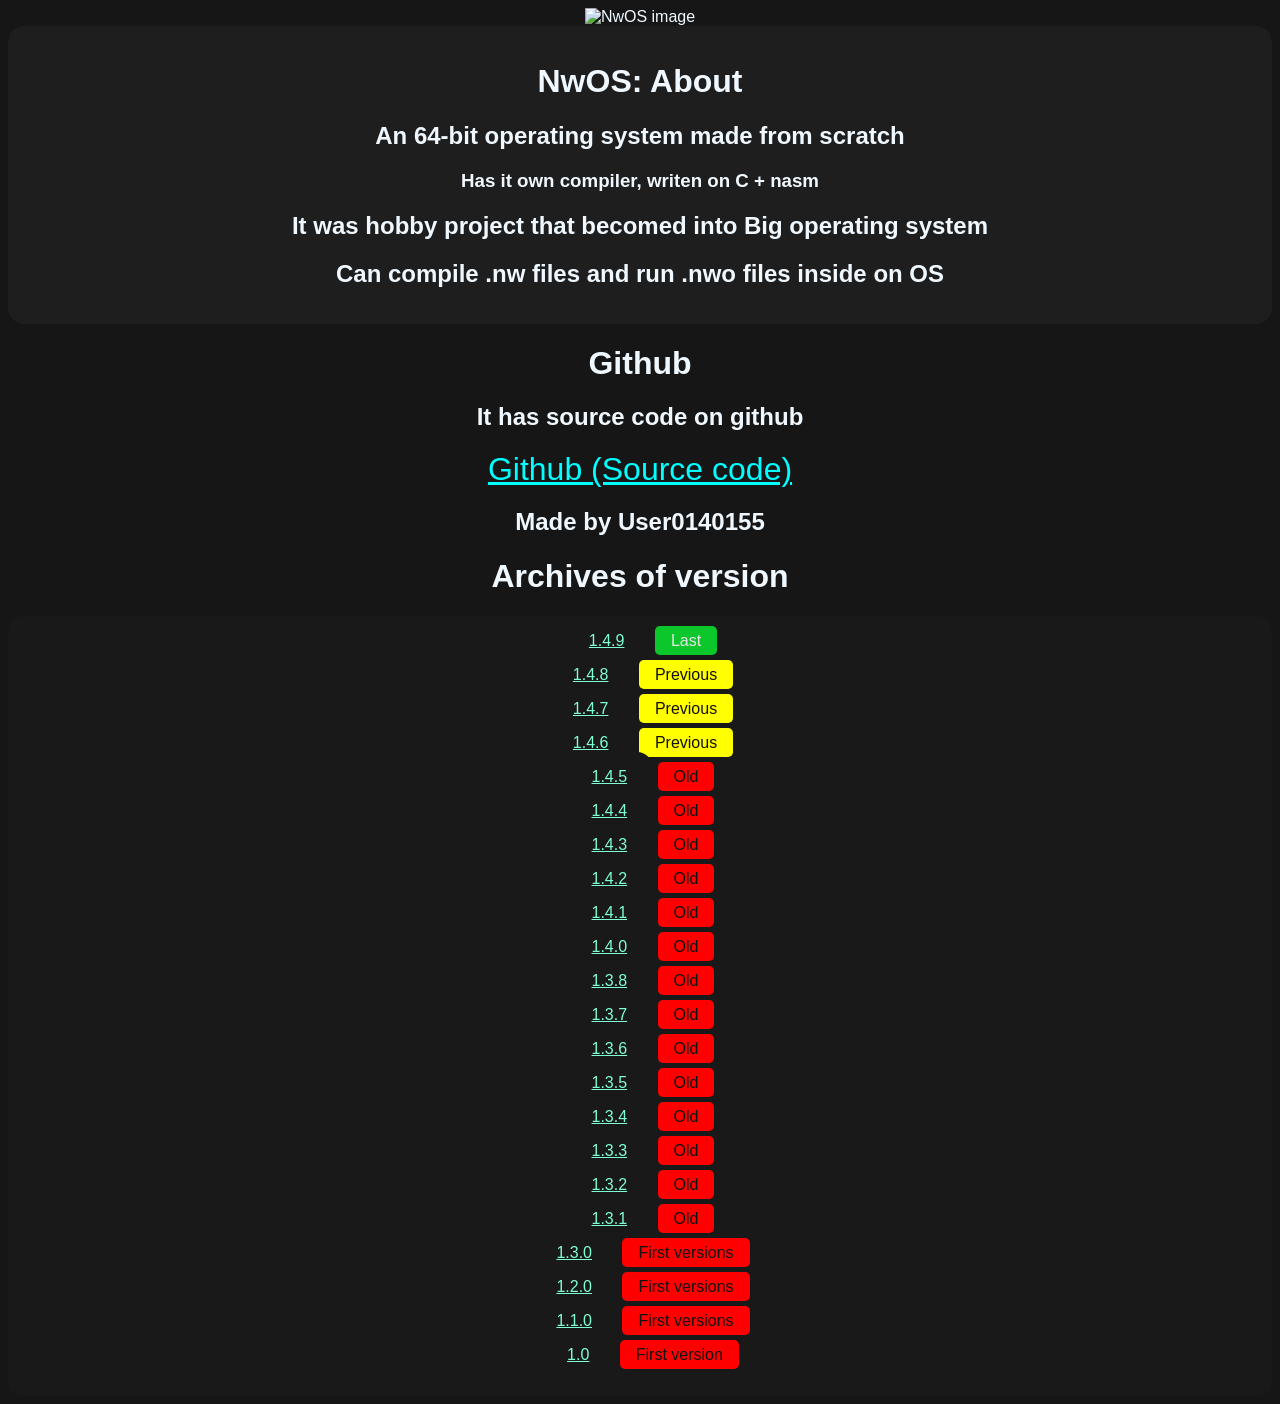
==== docs/index.html @ 54647bbd "Added site, made package manager (not work right now), added command history" ====
<!DOCTYPE html>
<html lang="en">
<head>
    <meta charset="UTF-8">
    <meta name="viewport" content="width=device-width, initial-scale=1.0">
    <title>NwOS</title>
    <link rel="stylesheet" href="style.css">
</head>
<body>
    <div class="image1">
        <img src="LogoNwOS.png" height="256" alt="NwOS image">
    </div>
    <div class="Mainsr">
        <h1>NwOS: About</h1>
        <div class="Aboutsr">
            <h2>An 64-bit operating system made from scratch</h2>
            <h3>Has it own compiler, writen on C + nasm</h3>
        </div>
        <div class="Aboutsr2">
            <h2>It was hobby project that becomed into Big operating system</h2>
            <h2>Can compile .nw files and run .nwo files inside on OS</h2>
        </div>
    </div>
    <div class="Githubabout">
        <h1>Github</h1>
        <h2>It has source code on github</h2>
        <a href="https://github.com/User0140155/NwOS/" class="githublink">Github (Source code)</a>
        <h2 class=".githubmade">Made by User0140155</h2>
    </div>
    <div class="Archivesv">
        <h1>Archives of version</h1>
        <div class="versionss">
            <a href="https://github.com/User0140155/NwOS/releases/tag/v1.4.9/" class="versionss">1.4.9</a> <a class="lastv">Last</a> <p></p>
            <a href="https://github.com/User0140155/NwOS/releases/tag/v1.4.8/" class="versionss">1.4.8</a> <a class="prev">Previous</a> <p></p>
            <a href="https://github.com/User0140155/NwOS/releases/tag/v1.4.7/" class="versionss">1.4.7</a> <a class="prev">Previous</a> <p></p>
            <a href="https://github.com/User0140155/NwOS/releases/tag/v1.4.6/" class="versionss">1.4.6</a> <a class="prev">Previous</a> <p></p>
            <a href="https://github.com/User014015/NwOS/releases/tag/v1.4.5/" class="versionss">1.4.5</a> <a class="old">Old</a> <p></p>
            <a href="https://github.com/User014015/NwOS/releases/tag/v1.4.4/" class="versionss">1.4.4</a> <a class="old">Old</a> <p></p>
            <a href="https://github.com/User014015/NwOS/releases/tag/v1.4.3/" class="versionss">1.4.3</a> <a class="old">Old</a> <p></p>
            <a href="https://github.com/User014015/NwOS/releases/tag/v1.4.2/" class="versionss">1.4.2</a> <a class="old">Old</a> <p></p>
            <a href="https://github.com/User014015/NwOS/releases/tag/v1.4.1/" class="versionss">1.4.1</a> <a class="old">Old</a> <p></p>
            <a href="https://github.com/User014015/NwOS/releases/tag/v1.4.0/" class="versionss">1.4.0</a> <a class="old">Old</a> <p></p>
            <a href="https://github.com/User014015/NwOS/releases/tag/v1.3.8/" class="versionss">1.3.8</a> <a class="old">Old</a> <p></p>
            <a href="https://github.com/User014015/NwOS/releases/tag/v1.3.7/" class="versionss">1.3.7</a> <a class="old">Old</a> <p></p>
            <a href="https://github.com/User014015/NwOS/releases/tag/v1.3.6/" class="versionss">1.3.6</a> <a class="old">Old</a> <p></p>
            <a href="https://github.com/User014015/NwOS/releases/tag/v1.3.5/" class="versionss">1.3.5</a> <a class="old">Old</a> <p></p>
            <a href="https://github.com/User014015/NwOS/releases/tag/v1.3.4/" class="versionss">1.3.4</a> <a class="old">Old</a> <p></p>
            <a href="https://github.com/User014015/NwOS/releases/tag/v1.3.3/" class="versionss">1.3.3</a> <a class="old">Old</a> <p></p>
            <a href="https://github.com/User014015/NwOS/releases/tag/v1.3.2/" class="versionss">1.3.2</a> <a class="old">Old</a> <p></p>
            <a href="https://github.com/User014015/NwOS/releases/tag/v1.3.1/" class="versionss">1.3.1</a> <a class="old">Old</a> <p></p>
            <a href="https://github.com/User014015/NwOS/releases/tag/v1.3/" class="versionss">1.3.0</a> <a class="old">First versions</a> <p></p>
            <a href="https://github.com/User014015/NwOS/releases/tag/v1.2/" class="versionss">1.2.0</a> <a class="old">First versions</a> <p></p>
            <a href="https://github.com/User014015/NwOS/releases/tag/v1.1/" class="versionss">1.1.0</a> <a class="old">First versions</a> <p></p>
            <a href="https://github.com/User014015/NwOS/releases/tag/1.0/" class="versionss">1.0</a> <a class="old">First version</a> <p></p>
        </div>
    </div>
</body>
</html>
---- docs/style.css ----
body {
    color:aliceblue;
    font-family: 'Franklin Gothic Medium', 'Arial Narrow', Arial, sans-serif;
    font-size: medium;
    text-align: center;
    background-color: rgb(22, 22, 22);
}

.lastv {
    color:rgb(230, 230, 230);
    background-color: rgb(12, 199, 43);
    padding: 6px 16px;
    border-radius: 5px;
}

.Mainsr {
    color: aliceblue;
    background-color: rgb(30, 30, 30);
    padding: 16px 26px;
    border-radius: 16px;
}

.versionss {
    color:aquamarine;
    background-color: rgb(25, 25, 25);
    padding: 16px 26px;
    border-radius: 16px;
}

.githublink {
    color: aqua;
    font-size: 32px;
}

.prev {
    color:rgb(17, 17, 17);
    background-color:yellow;
    padding: 6px 16px;
    border-radius: 5px;
}

.old {
    color:rgb(17, 17, 17);
    background-color:rgb(255, 0, 0);
    padding: 6px 16px;
    border-radius: 5px;
}
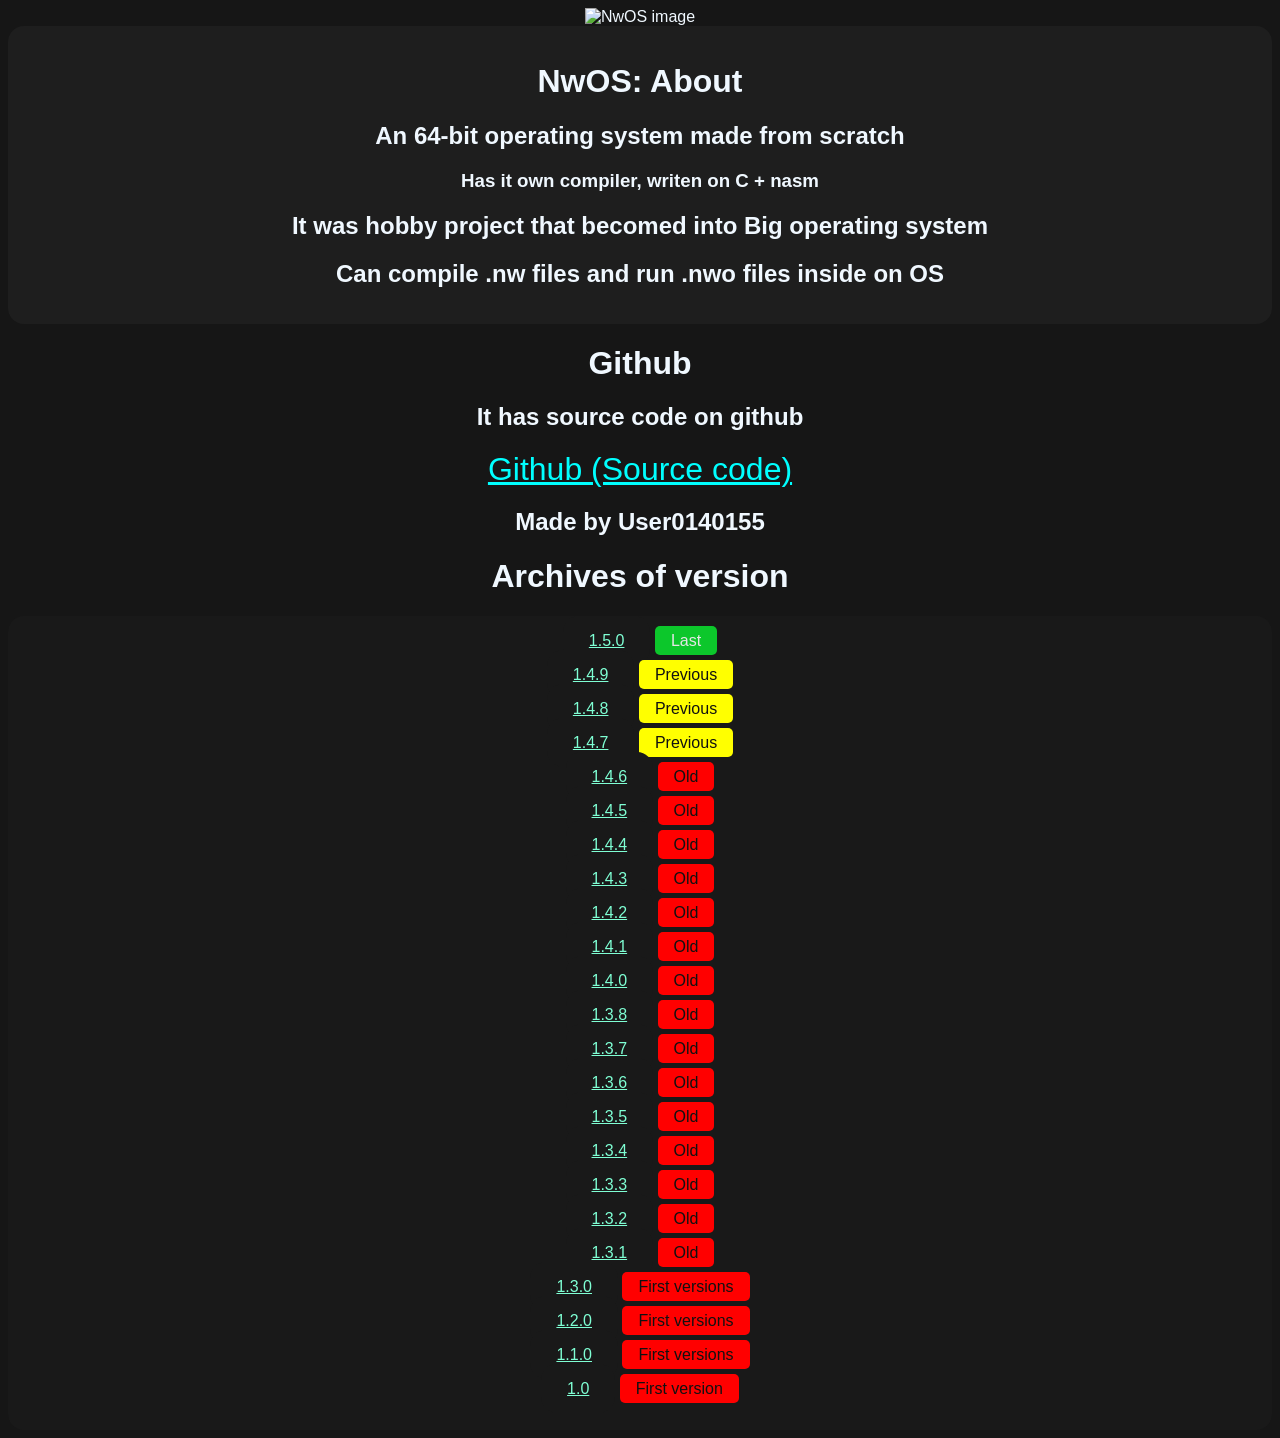
==== commit 7c58d00e: "Updated version to 1.5.0" ====
--- a/docs/index.html
+++ b/docs/index.html
@@ -30,10 +30,11 @@
     <div class="Archivesv">
         <h1>Archives of version</h1>
         <div class="versionss">
-            <a href="https://github.com/User0140155/NwOS/releases/tag/v1.4.9/" class="versionss">1.4.9</a> <a class="lastv">Last</a> <p></p>
+            <a href="https://github.com/User0140155/NwOS/releases/tag/v1.5.0/" class="versionss">1.5.0</a> <a class="lastv">Last</a> <p></p>
+            <a href="https://github.com/User0140155/NwOS/releases/tag/v1.4.9/" class="versionss">1.4.9</a> <a class="prev">Previous</a> <p></p>
             <a href="https://github.com/User0140155/NwOS/releases/tag/v1.4.8/" class="versionss">1.4.8</a> <a class="prev">Previous</a> <p></p>
             <a href="https://github.com/User0140155/NwOS/releases/tag/v1.4.7/" class="versionss">1.4.7</a> <a class="prev">Previous</a> <p></p>
-            <a href="https://github.com/User0140155/NwOS/releases/tag/v1.4.6/" class="versionss">1.4.6</a> <a class="prev">Previous</a> <p></p>
+            <a href="https://github.com/User0140155/NwOS/releases/tag/v1.4.6/" class="versionss">1.4.6</a> <a class="old">Old</a> <p></p>
             <a href="https://github.com/User014015/NwOS/releases/tag/v1.4.5/" class="versionss">1.4.5</a> <a class="old">Old</a> <p></p>
             <a href="https://github.com/User014015/NwOS/releases/tag/v1.4.4/" class="versionss">1.4.4</a> <a class="old">Old</a> <p></p>
             <a href="https://github.com/User014015/NwOS/releases/tag/v1.4.3/" class="versionss">1.4.3</a> <a class="old">Old</a> <p></p>
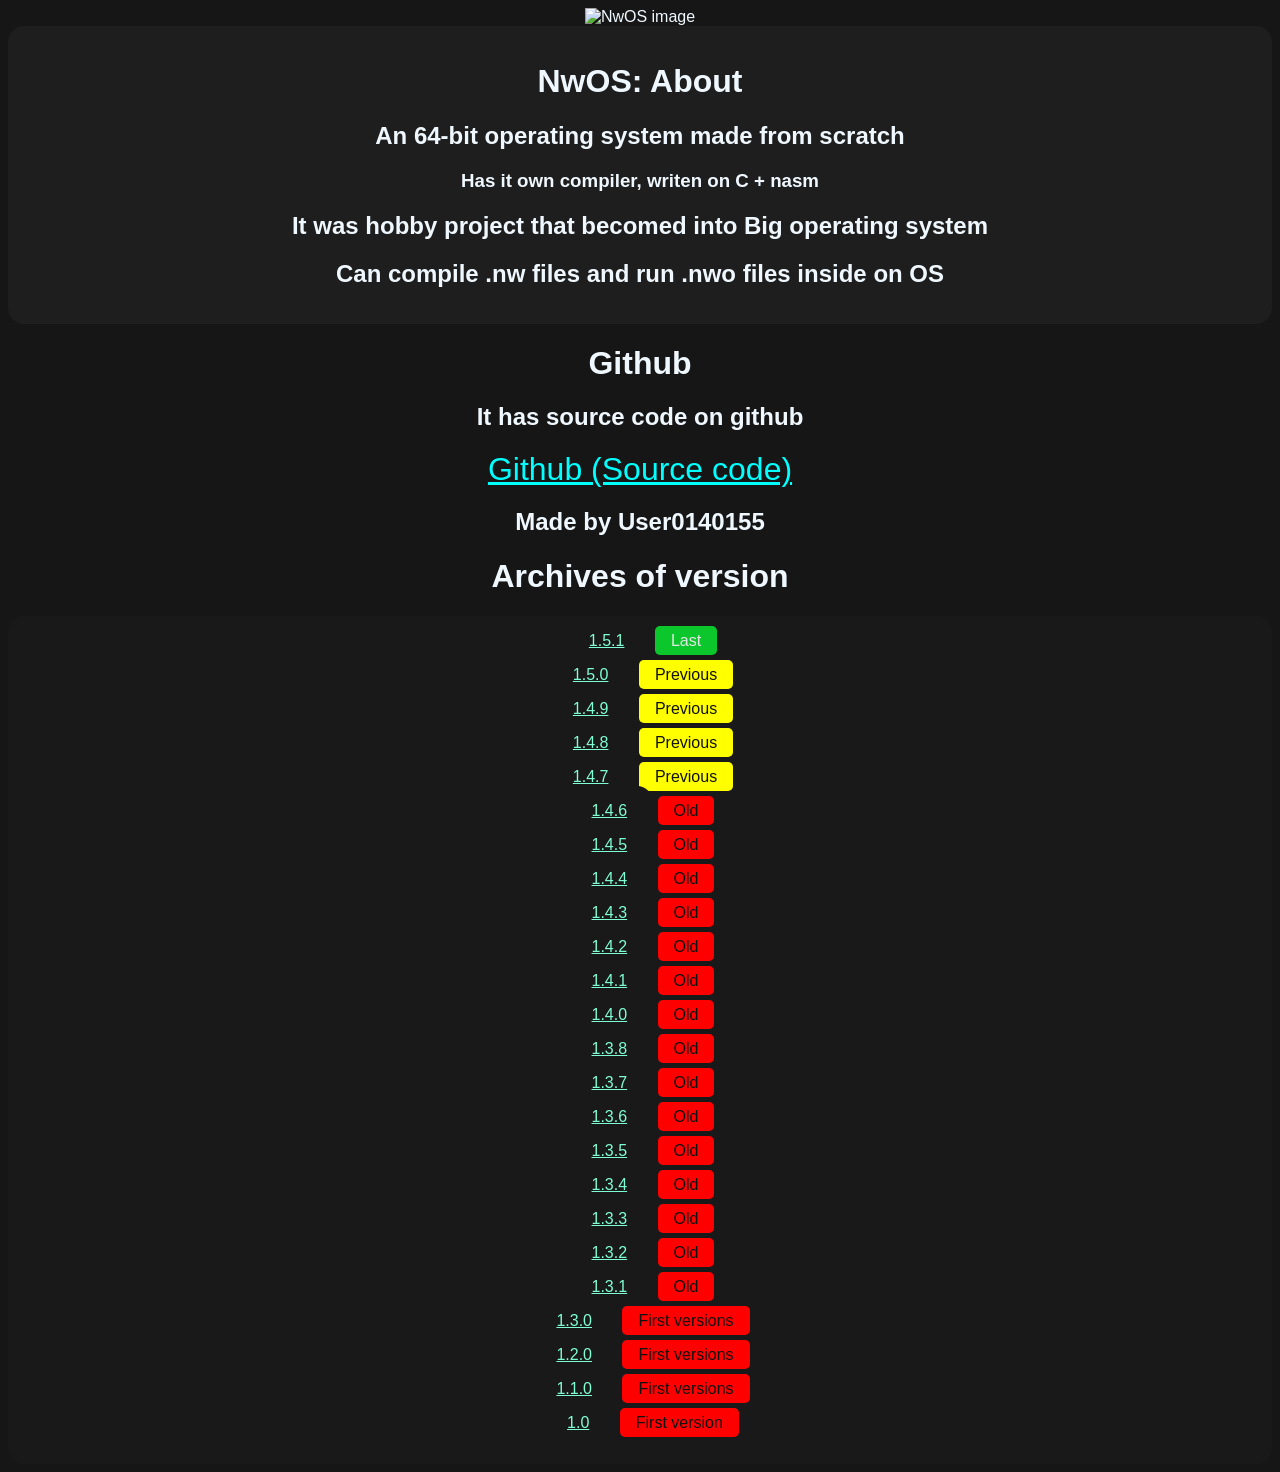
==== commit bd95f4d8: "Updated site" ====
--- a/docs/index.html
+++ b/docs/index.html
@@ -30,7 +30,8 @@
     <div class="Archivesv">
         <h1>Archives of version</h1>
         <div class="versionss">
-            <a href="https://github.com/User0140155/NwOS/releases/tag/v1.5.0/" class="versionss">1.5.0</a> <a class="lastv">Last</a> <p></p>
+            <a href="https://github.com/User0140155/NwOS/releases/tag/v1.5.1/" class="versionss">1.5.1</a> <a class="lastv">Last</a> <p></p>
+            <a href="https://github.com/User0140155/NwOS/releases/tag/v1.5.0/" class="versionss">1.5.0</a> <a class="prev">Previous</a> <p></p>
             <a href="https://github.com/User0140155/NwOS/releases/tag/v1.4.9/" class="versionss">1.4.9</a> <a class="prev">Previous</a> <p></p>
             <a href="https://github.com/User0140155/NwOS/releases/tag/v1.4.8/" class="versionss">1.4.8</a> <a class="prev">Previous</a> <p></p>
             <a href="https://github.com/User0140155/NwOS/releases/tag/v1.4.7/" class="versionss">1.4.7</a> <a class="prev">Previous</a> <p></p>
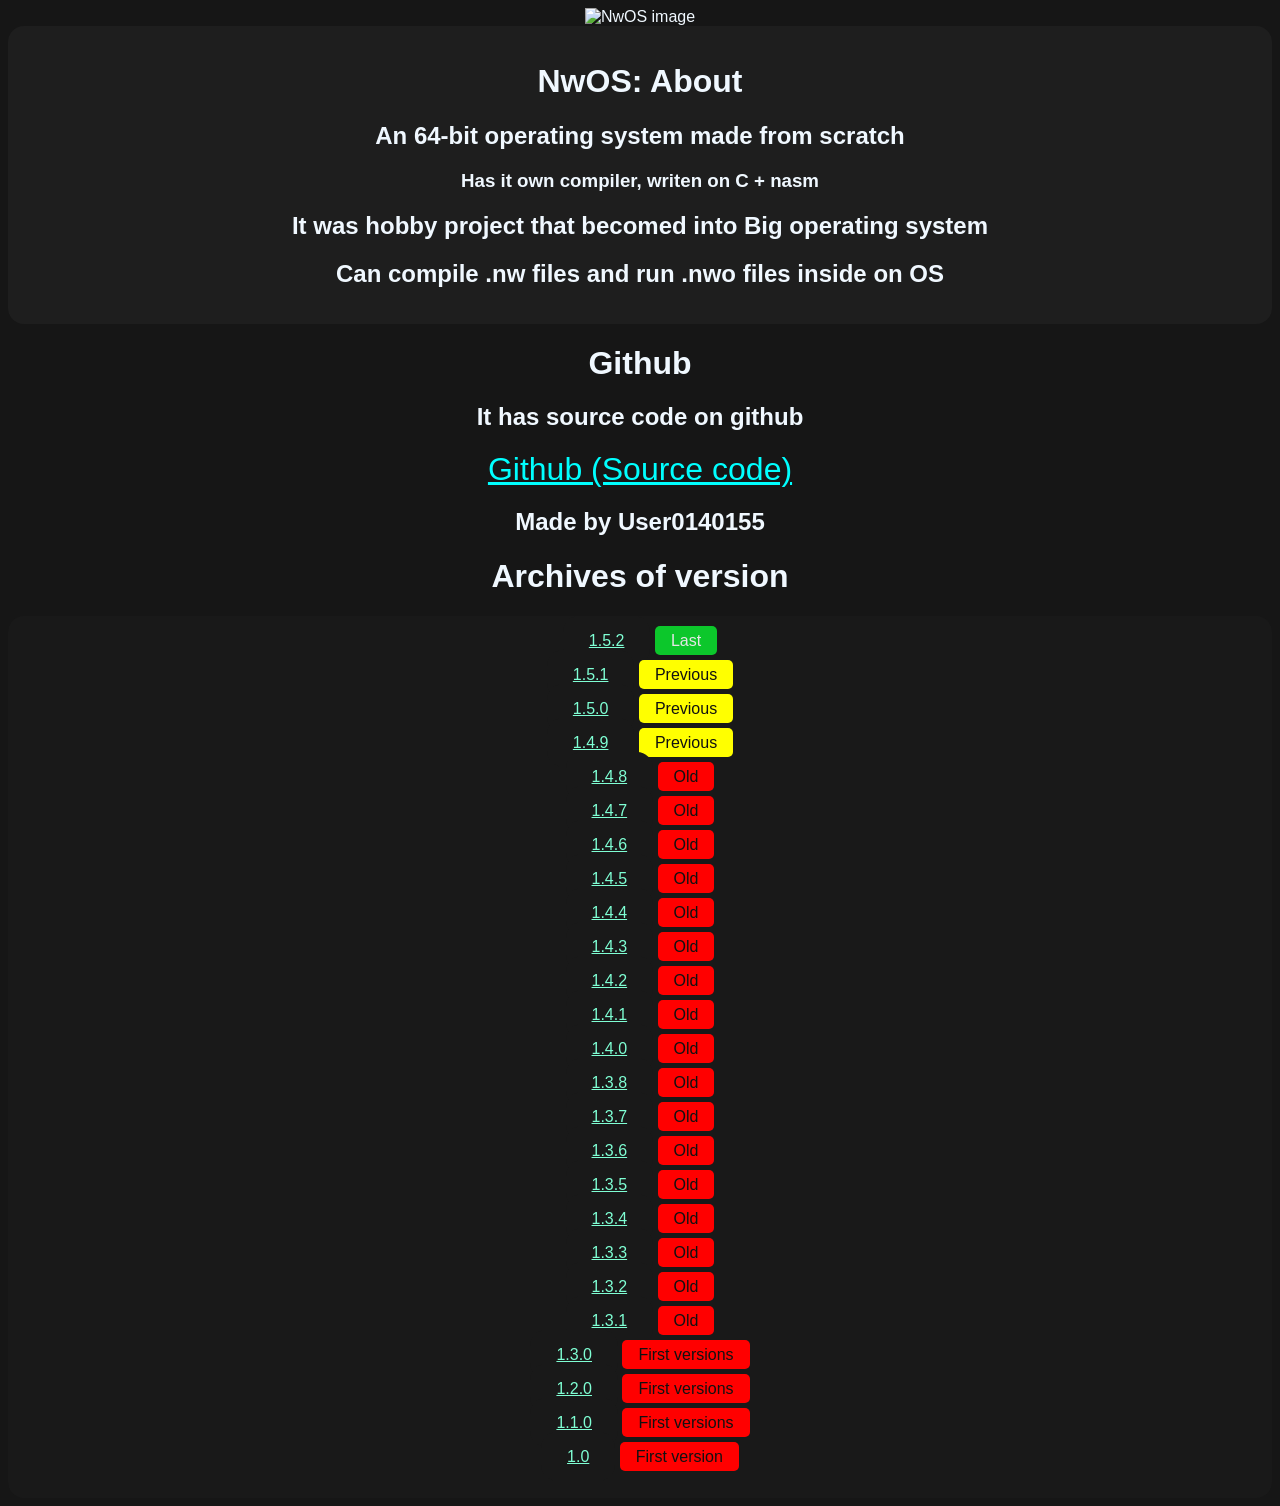
==== commit 6d73c78e: "Added local packages, and live boot to not format disk" ====
--- a/docs/index.html
+++ b/docs/index.html
@@ -30,11 +30,12 @@
     <div class="Archivesv">
         <h1>Archives of version</h1>
         <div class="versionss">
-            <a href="https://github.com/User0140155/NwOS/releases/tag/v1.5.1/" class="versionss">1.5.1</a> <a class="lastv">Last</a> <p></p>
+            <a href="https://github.com/User0140155/NwOS/releases/tag/v1.5.2/" class="versionss">1.5.2</a> <a class="lastv">Last</a> <p></p>
+            <a href="https://github.com/User0140155/NwOS/releases/tag/v1.5.1/" class="versionss">1.5.1</a> <a class="prev">Previous</a> <p></p>
             <a href="https://github.com/User0140155/NwOS/releases/tag/v1.5.0/" class="versionss">1.5.0</a> <a class="prev">Previous</a> <p></p>
             <a href="https://github.com/User0140155/NwOS/releases/tag/v1.4.9/" class="versionss">1.4.9</a> <a class="prev">Previous</a> <p></p>
-            <a href="https://github.com/User0140155/NwOS/releases/tag/v1.4.8/" class="versionss">1.4.8</a> <a class="prev">Previous</a> <p></p>
-            <a href="https://github.com/User0140155/NwOS/releases/tag/v1.4.7/" class="versionss">1.4.7</a> <a class="prev">Previous</a> <p></p>
+            <a href="https://github.com/User0140155/NwOS/releases/tag/v1.4.8/" class="versionss">1.4.8</a> <a class="old">Old</a> <p></p>
+            <a href="https://github.com/User0140155/NwOS/releases/tag/v1.4.7/" class="versionss">1.4.7</a> <a class="old">Old</a> <p></p>
             <a href="https://github.com/User0140155/NwOS/releases/tag/v1.4.6/" class="versionss">1.4.6</a> <a class="old">Old</a> <p></p>
             <a href="https://github.com/User014015/NwOS/releases/tag/v1.4.5/" class="versionss">1.4.5</a> <a class="old">Old</a> <p></p>
             <a href="https://github.com/User014015/NwOS/releases/tag/v1.4.4/" class="versionss">1.4.4</a> <a class="old">Old</a> <p></p>
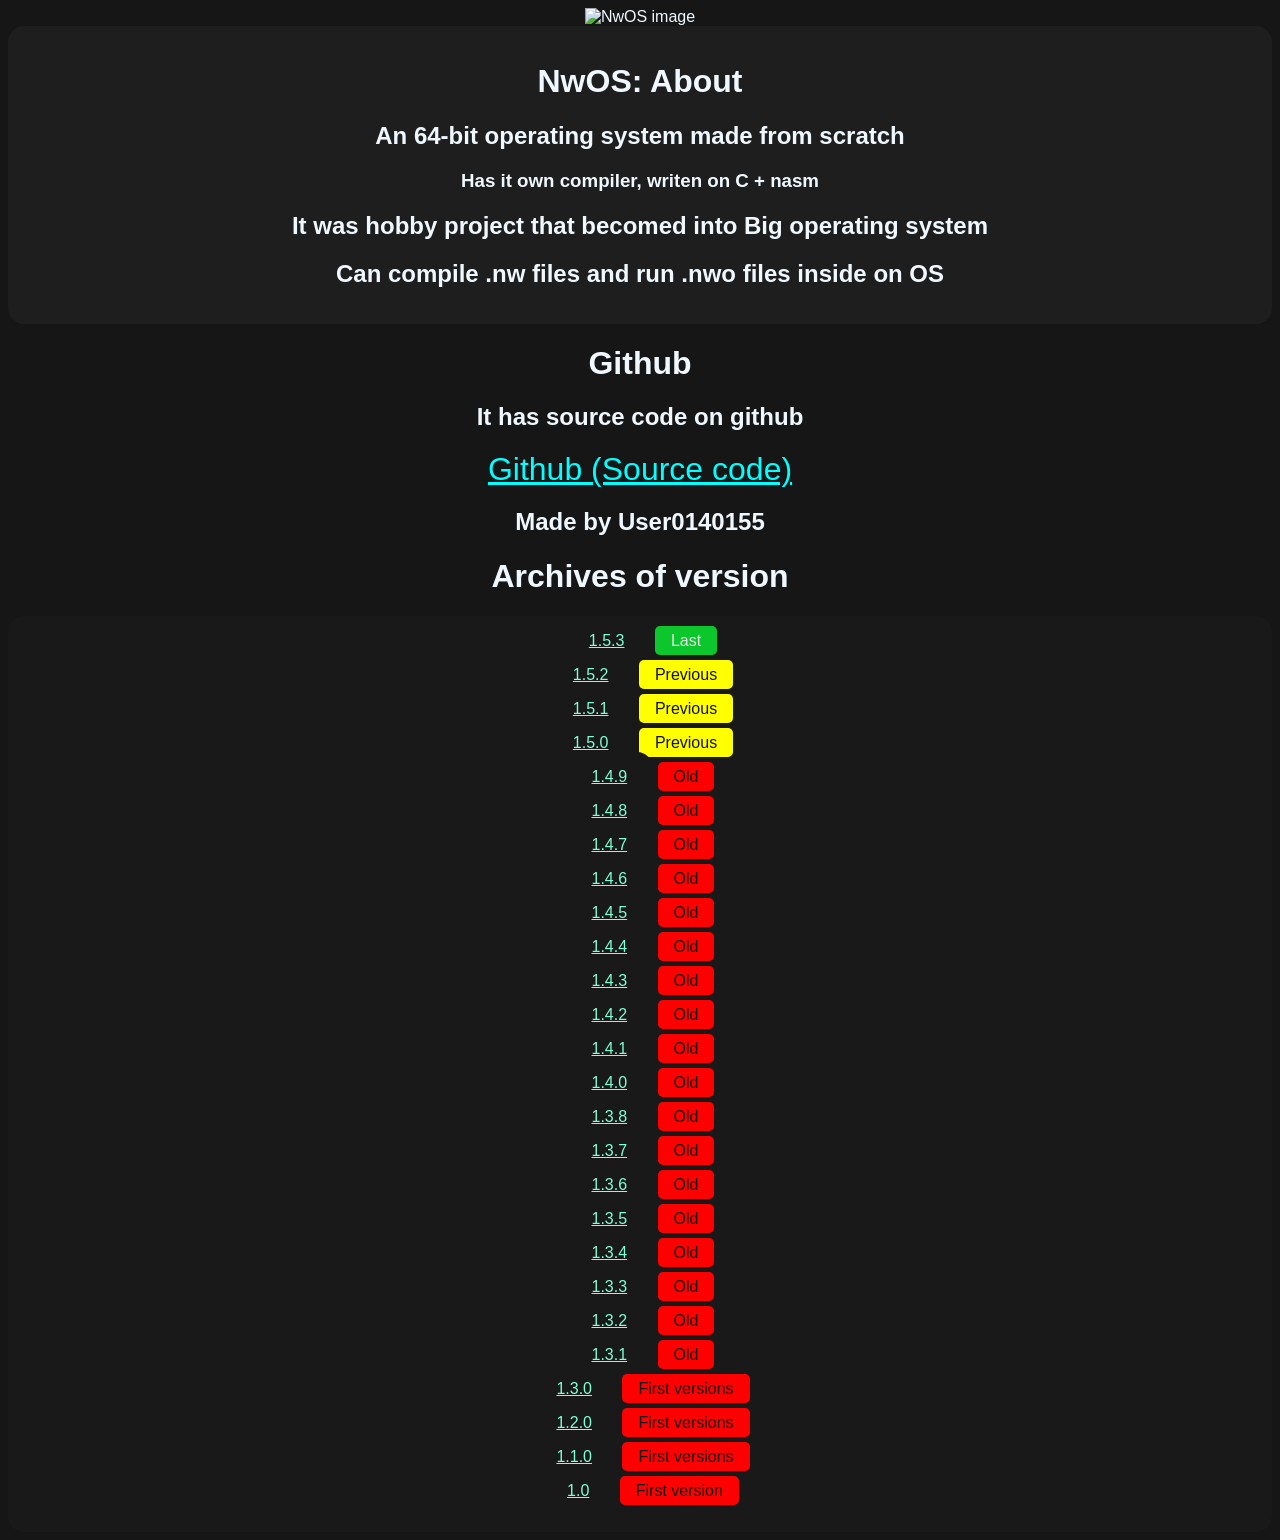
==== commit 9e40f410: "Updated web site" ====
--- a/docs/index.html
+++ b/docs/index.html
@@ -30,10 +30,11 @@
     <div class="Archivesv">
         <h1>Archives of version</h1>
         <div class="versionss">
-            <a href="https://github.com/User0140155/NwOS/releases/tag/v1.5.2/" class="versionss">1.5.2</a> <a class="lastv">Last</a> <p></p>
+            <a href="https://github.com/User0140155/NwOS/releases/tag/v1.5.3/" class="versionss">1.5.3</a> <a class="lastv">Last</a> <p></p>
+            <a href="https://github.com/User0140155/NwOS/releases/tag/v1.5.2/" class="versionss">1.5.2</a> <a class="prev">Previous</a> <p></p>
             <a href="https://github.com/User0140155/NwOS/releases/tag/v1.5.1/" class="versionss">1.5.1</a> <a class="prev">Previous</a> <p></p>
             <a href="https://github.com/User0140155/NwOS/releases/tag/v1.5.0/" class="versionss">1.5.0</a> <a class="prev">Previous</a> <p></p>
-            <a href="https://github.com/User0140155/NwOS/releases/tag/v1.4.9/" class="versionss">1.4.9</a> <a class="prev">Previous</a> <p></p>
+            <a href="https://github.com/User0140155/NwOS/releases/tag/v1.4.9/" class="versionss">1.4.9</a> <a class="old">Old</a> <p></p>
             <a href="https://github.com/User0140155/NwOS/releases/tag/v1.4.8/" class="versionss">1.4.8</a> <a class="old">Old</a> <p></p>
             <a href="https://github.com/User0140155/NwOS/releases/tag/v1.4.7/" class="versionss">1.4.7</a> <a class="old">Old</a> <p></p>
             <a href="https://github.com/User0140155/NwOS/releases/tag/v1.4.6/" class="versionss">1.4.6</a> <a class="old">Old</a> <p></p>
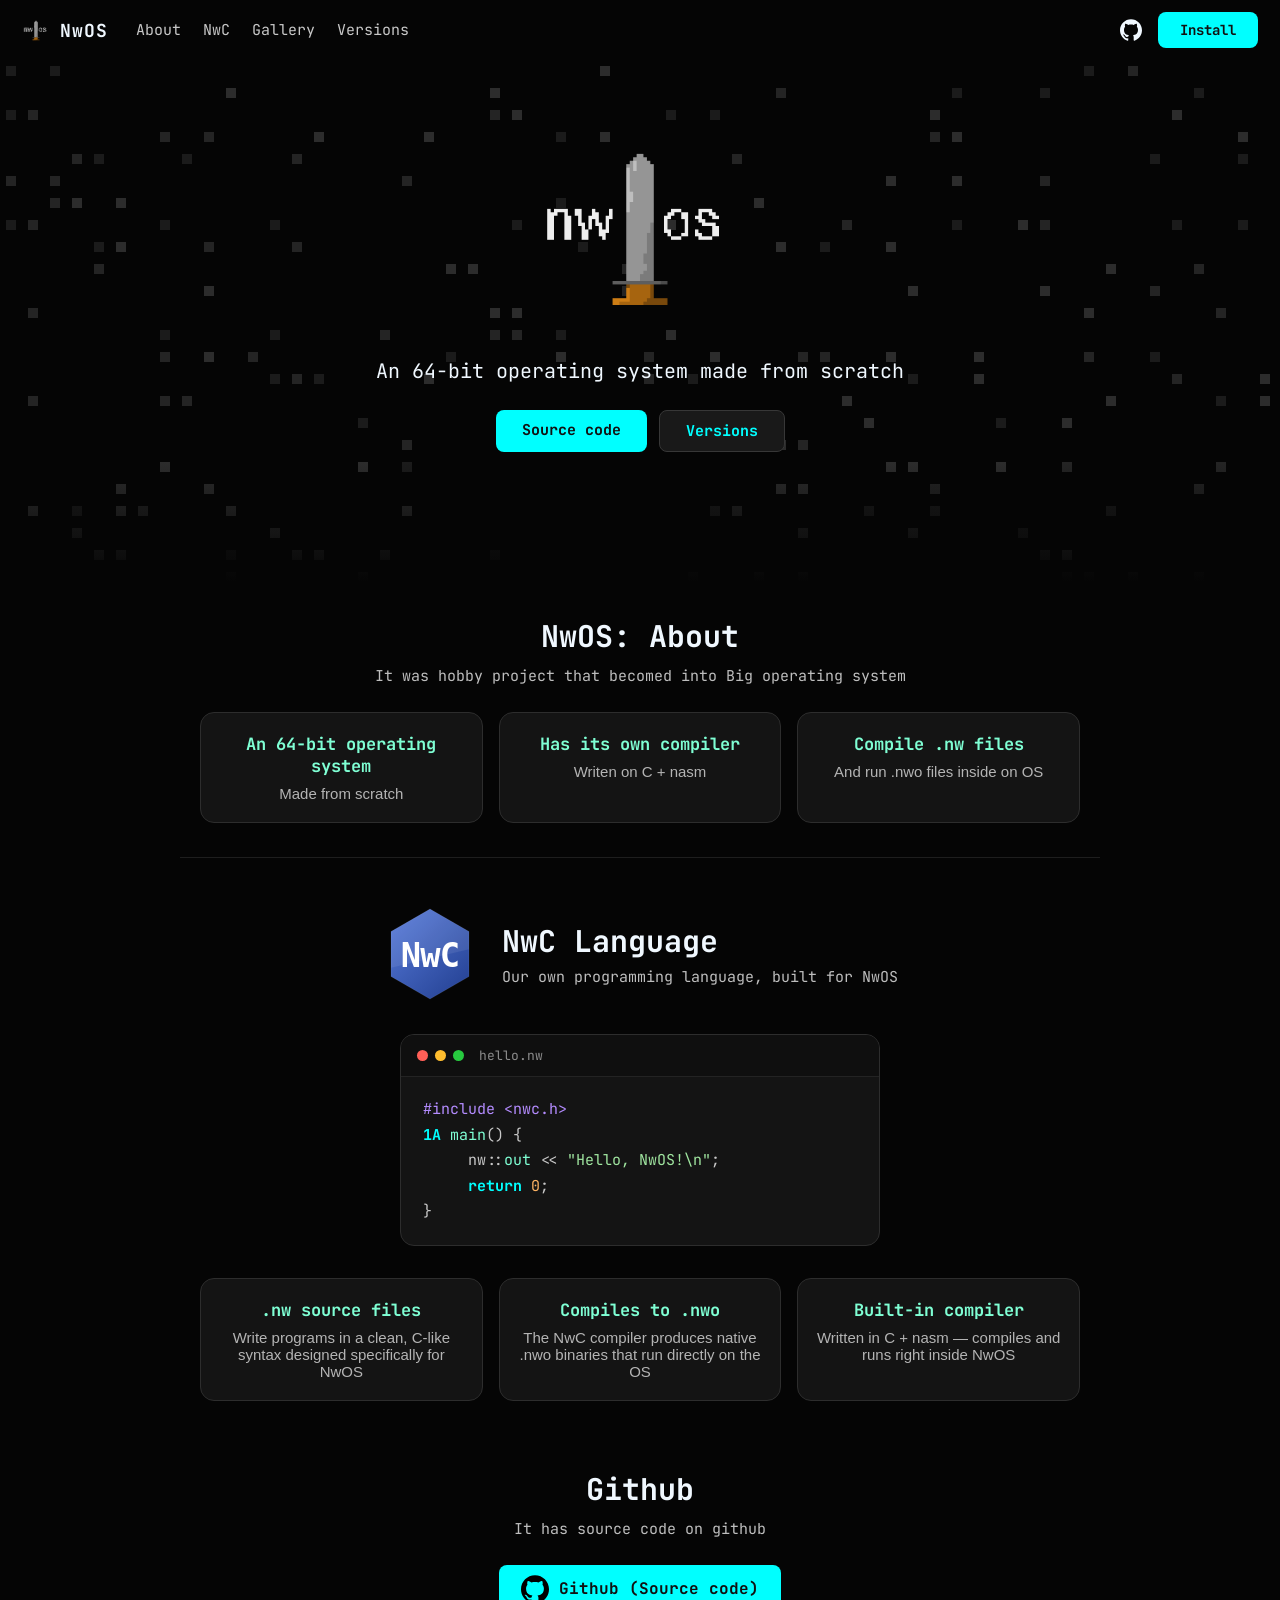
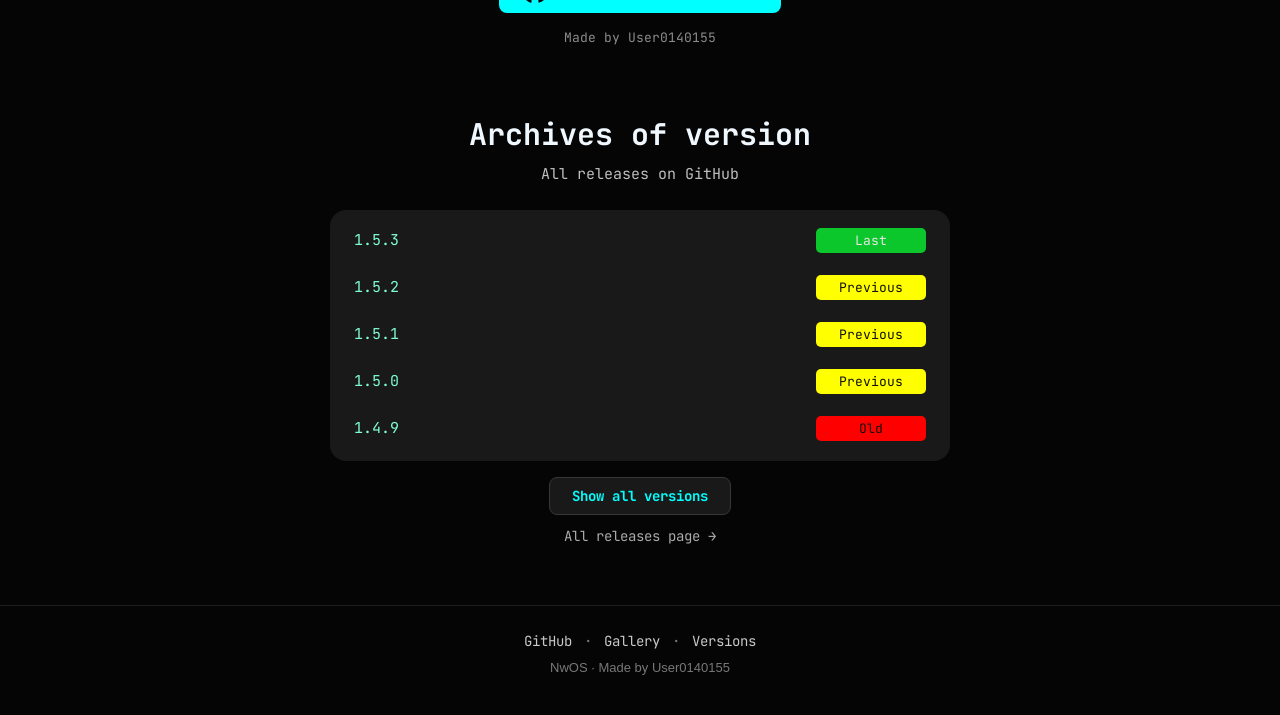
==== commit 143e34e0: "Updated site that made by: daniladevoctopus" ====
--- a/docs/index.html
+++ b/docs/index.html
@@ -4,59 +4,174 @@
     <meta charset="UTF-8">
     <meta name="viewport" content="width=device-width, initial-scale=1.0">
     <title>NwOS</title>
-    <link rel="stylesheet" href="style.css">
+    <meta name="description" content="NwOS is an 64-bit operating system made from scratch, with its own compiler writen on C + nasm.">
+    <meta property="og:type" content="website">
+    <meta property="og:site_name" content="NwOS">
+    <meta property="og:title" content="NwOS">
+    <meta property="og:description" content="NwOS is an 64-bit operating system made from scratch, with its own compiler writen on C + nasm.">
+    <meta property="og:url" content="https://user0140155.github.io/NwOS/">
+    <meta property="og:image" content="https://user0140155.github.io/NwOS/img/LogoNwOS.png">
+    <meta name="twitter:card" content="summary">
+    <meta name="twitter:title" content="NwOS">
+    <meta name="twitter:description" content="NwOS is an 64-bit operating system made from scratch, with its own compiler writen on C + nasm.">
+    <meta name="twitter:image" content="https://user0140155.github.io/NwOS/img/LogoNwOS.png">
+    <link rel="icon" type="image/png" href="img/LogoNwOS.png">
+    <link rel="preconnect" href="https://fonts.googleapis.com">
+    <link rel="preconnect" href="https://fonts.gstatic.com" crossorigin>
+    <link href="https://fonts.googleapis.com/css2?family=JetBrains+Mono:ital,wght@0,100..800;1,100..800&display=swap" rel="stylesheet">
+    <link rel="stylesheet" href="css/style.css">
 </head>
 <body>
-    <div class="image1">
-        <img src="LogoNwOS.png" height="256" alt="NwOS image">
-    </div>
-    <div class="Mainsr">
-        <h1>NwOS: About</h1>
-        <div class="Aboutsr">
-            <h2>An 64-bit operating system made from scratch</h2>
-            <h3>Has it own compiler, writen on C + nasm</h3>
+    <header class="site-header">
+        <div class="header-left">
+            <a class="site-brand" href="index.html">
+                <img src="img/LogoNwOS.png" alt="NwOS logo" width="28" height="28">
+                <span>NwOS</span>
+            </a>
+            <nav class="site-nav">
+                <a href="#about">About</a>
+                <a href="#nwc">NwC</a>
+                <a href="gallery.html">Gallery</a>
+                <a href="#versions">Versions</a>
+            </nav>
         </div>
-        <div class="Aboutsr2">
-            <h2>It was hobby project that becomed into Big operating system</h2>
-            <h2>Can compile .nw files and run .nwo files inside on OS</h2>
+        <div class="header-right">
+            <a href="https://github.com/User0140155/NwOS/" class="header-github" aria-label="NwOS on GitHub">
+                <img src="img/github.svg" alt="GitHub icon" width="22" height="22">
+            </a>
+            <a href="#versions" class="btn-install">Install</a>
         </div>
-    </div>
-    <div class="Githubabout">
-        <h1>Github</h1>
-        <h2>It has source code on github</h2>
-        <a href="https://github.com/User0140155/NwOS/" class="githublink">Github (Source code)</a>
-        <h2 class=".githubmade">Made by User0140155</h2>
-    </div>
-    <div class="Archivesv">
-        <h1>Archives of version</h1>
+    </header>
+
+    <section class="pixelhero">
+        <canvas id="pixelCanvas" class="pixel-canvas"></canvas>
+        <div class="pixel-fade"></div>
+        <div class="hero-content">
+            <img class="hero-logo" src="img/LogoNwOS.png" height="220" alt="NwOS image">
+            <p class="hero-subtitle">An 64-bit operating system made from scratch</p>
+            <div class="hero-actions">
+                <a href="https://github.com/User0140155/NwOS/" class="btn-hero">Source code</a>
+                <a href="#versions" class="btn-hero ghost">Versions</a>
+            </div>
+        </div>
+    </section>
+
+    <section id="about" class="section">
+        <h2 class="section-title">NwOS: About</h2>
+        <p class="section-lead">It was hobby project that becomed into Big operating system</p>
+        <div class="feature-grid">
+            <div class="feature-card">
+                <h3>An 64-bit operating system</h3>
+                <p>Made from scratch</p>
+            </div>
+            <div class="feature-card">
+                <h3>Has its own compiler</h3>
+                <p>Writen on C + nasm</p>
+            </div>
+            <div class="feature-card">
+                <h3>Compile .nw files</h3>
+                <p>And run .nwo files inside on OS</p>
+            </div>
+        </div>
+    </section>
+
+    <section id="nwc" class="section nwc-section">
+        <div class="nwc-header">
+            <img src="img/nwc-logo.svg" alt="NwC logo" class="nwc-logo" width="96" height="96">
+            <div class="nwc-header-text">
+                <h2 class="section-title">NwC Language</h2>
+                <p class="section-lead">Our own programming language, built for NwOS</p>
+            </div>
+        </div>
+
+        <div class="nwc-showcase">
+            <div class="nwc-code-block">
+                <div class="nwc-code-header">
+                    <span class="nwc-code-dot"></span>
+                    <span class="nwc-code-dot"></span>
+                    <span class="nwc-code-dot"></span>
+                    <span class="nwc-code-filename">hello.nw</span>
+                </div>
+<pre class="nwc-code"><code><span class="nwc-pp">#include</span> <span class="nwc-pp">&lt;nwc.h&gt;</span>
+<span class="nwc-kw">1A</span> <span class="nwc-fn">main</span>() {
+     nw::<span class="nwc-fn">out</span> &lt;&lt; <span class="nwc-str">"Hello, NwOS!\n"</span>;
+     <span class="nwc-kw">return</span> <span class="nwc-num">0</span>;
+}</code></pre>
+            </div>
+        </div>
+
+        <div class="feature-grid">
+            <div class="feature-card">
+                <h3>.nw source files</h3>
+                <p>Write programs in a clean, C-like syntax designed specifically for NwOS</p>
+            </div>
+            <div class="feature-card">
+                <h3>Compiles to .nwo</h3>
+                <p>The NwC compiler produces native .nwo binaries that run directly on the OS</p>
+            </div>
+            <div class="feature-card">
+                <h3>Built-in compiler</h3>
+                <p>Written in C + nasm — compiles and runs right inside NwOS</p>
+            </div>
+        </div>
+    </section>
+
+    <section id="github" class="section">
+        <h2 class="section-title">Github</h2>
+        <p class="section-lead">It has source code on github</p>
+        <a href="https://github.com/User0140155/NwOS/" class="githublink">
+            <img src="img/github.svg" alt="GitHub icon" width="28" height="28" class="githubicon">
+            Github (Source code)
+        </a>
+        <p class="madeby">Made by User0140155</p>
+    </section>
+
+    <section id="versions" class="section">
+        <h2 class="section-title">Archives of version</h2>
+        <p class="section-lead" id="versionsLead">All releases on GitHub</p>
         <div class="versionss">
-            <a href="https://github.com/User0140155/NwOS/releases/tag/v1.5.3/" class="versionss">1.5.3</a> <a class="lastv">Last</a> <p></p>
-            <a href="https://github.com/User0140155/NwOS/releases/tag/v1.5.2/" class="versionss">1.5.2</a> <a class="prev">Previous</a> <p></p>
-            <a href="https://github.com/User0140155/NwOS/releases/tag/v1.5.1/" class="versionss">1.5.1</a> <a class="prev">Previous</a> <p></p>
-            <a href="https://github.com/User0140155/NwOS/releases/tag/v1.5.0/" class="versionss">1.5.0</a> <a class="prev">Previous</a> <p></p>
-            <a href="https://github.com/User0140155/NwOS/releases/tag/v1.4.9/" class="versionss">1.4.9</a> <a class="old">Old</a> <p></p>
-            <a href="https://github.com/User0140155/NwOS/releases/tag/v1.4.8/" class="versionss">1.4.8</a> <a class="old">Old</a> <p></p>
-            <a href="https://github.com/User0140155/NwOS/releases/tag/v1.4.7/" class="versionss">1.4.7</a> <a class="old">Old</a> <p></p>
-            <a href="https://github.com/User0140155/NwOS/releases/tag/v1.4.6/" class="versionss">1.4.6</a> <a class="old">Old</a> <p></p>
-            <a href="https://github.com/User014015/NwOS/releases/tag/v1.4.5/" class="versionss">1.4.5</a> <a class="old">Old</a> <p></p>
-            <a href="https://github.com/User014015/NwOS/releases/tag/v1.4.4/" class="versionss">1.4.4</a> <a class="old">Old</a> <p></p>
-            <a href="https://github.com/User014015/NwOS/releases/tag/v1.4.3/" class="versionss">1.4.3</a> <a class="old">Old</a> <p></p>
-            <a href="https://github.com/User014015/NwOS/releases/tag/v1.4.2/" class="versionss">1.4.2</a> <a class="old">Old</a> <p></p>
-            <a href="https://github.com/User014015/NwOS/releases/tag/v1.4.1/" class="versionss">1.4.1</a> <a class="old">Old</a> <p></p>
-            <a href="https://github.com/User014015/NwOS/releases/tag/v1.4.0/" class="versionss">1.4.0</a> <a class="old">Old</a> <p></p>
-            <a href="https://github.com/User014015/NwOS/releases/tag/v1.3.8/" class="versionss">1.3.8</a> <a class="old">Old</a> <p></p>
-            <a href="https://github.com/User014015/NwOS/releases/tag/v1.3.7/" class="versionss">1.3.7</a> <a class="old">Old</a> <p></p>
-            <a href="https://github.com/User014015/NwOS/releases/tag/v1.3.6/" class="versionss">1.3.6</a> <a class="old">Old</a> <p></p>
-            <a href="https://github.com/User014015/NwOS/releases/tag/v1.3.5/" class="versionss">1.3.5</a> <a class="old">Old</a> <p></p>
-            <a href="https://github.com/User014015/NwOS/releases/tag/v1.3.4/" class="versionss">1.3.4</a> <a class="old">Old</a> <p></p>
-            <a href="https://github.com/User014015/NwOS/releases/tag/v1.3.3/" class="versionss">1.3.3</a> <a class="old">Old</a> <p></p>
-            <a href="https://github.com/User014015/NwOS/releases/tag/v1.3.2/" class="versionss">1.3.2</a> <a class="old">Old</a> <p></p>
-            <a href="https://github.com/User014015/NwOS/releases/tag/v1.3.1/" class="versionss">1.3.1</a> <a class="old">Old</a> <p></p>
-            <a href="https://github.com/User014015/NwOS/releases/tag/v1.3/" class="versionss">1.3.0</a> <a class="old">First versions</a> <p></p>
-            <a href="https://github.com/User014015/NwOS/releases/tag/v1.2/" class="versionss">1.2.0</a> <a class="old">First versions</a> <p></p>
-            <a href="https://github.com/User014015/NwOS/releases/tag/v1.1/" class="versionss">1.1.0</a> <a class="old">First versions</a> <p></p>
-            <a href="https://github.com/User014015/NwOS/releases/tag/1.0/" class="versionss">1.0</a> <a class="old">First version</a> <p></p>
+            <a href="https://github.com/User0140155/NwOS/releases/tag/v1.5.3/" class="version-row"><span class="version-num">1.5.3</span><span class="lastv">Last</span></a>
+            <a href="https://github.com/User0140155/NwOS/releases/tag/v1.5.2/" class="version-row"><span class="version-num">1.5.2</span><span class="prev">Previous</span></a>
+            <a href="https://github.com/User0140155/NwOS/releases/tag/v1.5.1/" class="version-row"><span class="version-num">1.5.1</span><span class="prev">Previous</span></a>
+            <a href="https://github.com/User0140155/NwOS/releases/tag/v1.5.0/" class="version-row"><span class="version-num">1.5.0</span><span class="prev">Previous</span></a>
+            <a href="https://github.com/User0140155/NwOS/releases/tag/v1.4.9/" class="version-row"><span class="version-num">1.4.9</span><span class="old">Old</span></a>
+            <a href="https://github.com/User0140155/NwOS/releases/tag/v1.4.8/" class="version-row extra"><span class="version-num">1.4.8</span><span class="old">Old</span></a>
+            <a href="https://github.com/User0140155/NwOS/releases/tag/v1.4.7/" class="version-row extra"><span class="version-num">1.4.7</span><span class="old">Old</span></a>
+            <a href="https://github.com/User0140155/NwOS/releases/tag/v1.4.6/" class="version-row extra"><span class="version-num">1.4.6</span><span class="old">Old</span></a>
+            <a href="https://github.com/User014015/NwOS/releases/tag/v1.4.5/" class="version-row extra"><span class="version-num">1.4.5</span><span class="old">Old</span></a>
+            <a href="https://github.com/User014015/NwOS/releases/tag/v1.4.4/" class="version-row extra"><span class="version-num">1.4.4</span><span class="old">Old</span></a>
+            <a href="https://github.com/User014015/NwOS/releases/tag/v1.4.3/" class="version-row extra"><span class="version-num">1.4.3</span><span class="old">Old</span></a>
+            <a href="https://github.com/User014015/NwOS/releases/tag/v1.4.2/" class="version-row extra"><span class="version-num">1.4.2</span><span class="old">Old</span></a>
+            <a href="https://github.com/User014015/NwOS/releases/tag/v1.4.1/" class="version-row extra"><span class="version-num">1.4.1</span><span class="old">Old</span></a>
+            <a href="https://github.com/User014015/NwOS/releases/tag/v1.4.0/" class="version-row extra"><span class="version-num">1.4.0</span><span class="old">Old</span></a>
+            <a href="https://github.com/User014015/NwOS/releases/tag/v1.3.8/" class="version-row extra"><span class="version-num">1.3.8</span><span class="old">Old</span></a>
+            <a href="https://github.com/User014015/NwOS/releases/tag/v1.3.7/" class="version-row extra"><span class="version-num">1.3.7</span><span class="old">Old</span></a>
+            <a href="https://github.com/User014015/NwOS/releases/tag/v1.3.6/" class="version-row extra"><span class="version-num">1.3.6</span><span class="old">Old</span></a>
+            <a href="https://github.com/User014015/NwOS/releases/tag/v1.3.5/" class="version-row extra"><span class="version-num">1.3.5</span><span class="old">Old</span></a>
+            <a href="https://github.com/User014015/NwOS/releases/tag/v1.3.4/" class="version-row extra"><span class="version-num">1.3.4</span><span class="old">Old</span></a>
+            <a href="https://github.com/User014015/NwOS/releases/tag/v1.3.3/" class="version-row extra"><span class="version-num">1.3.3</span><span class="old">Old</span></a>
+            <a href="https://github.com/User014015/NwOS/releases/tag/v1.3.2/" class="version-row extra"><span class="version-num">1.3.2</span><span class="old">Old</span></a>
+            <a href="https://github.com/User014015/NwOS/releases/tag/v1.3.1/" class="version-row extra"><span class="version-num">1.3.1</span><span class="old">Old</span></a>
+            <a href="https://github.com/User014015/NwOS/releases/tag/v1.3/" class="version-row extra"><span class="version-num">1.3.0</span><span class="old">First versions</span></a>
+            <a href="https://github.com/User014015/NwOS/releases/tag/v1.2/" class="version-row extra"><span class="version-num">1.2.0</span><span class="old">First versions</span></a>
+            <a href="https://github.com/User014015/NwOS/releases/tag/v1.1/" class="version-row extra"><span class="version-num">1.1.0</span><span class="old">First versions</span></a>
+            <a href="https://github.com/User014015/NwOS/releases/tag/1.0/" class="version-row extra"><span class="version-num">1.0</span><span class="old">First version</span></a>
         </div>
-    </div>
+        <button id="versionsToggle" class="btn-versions" type="button">Show all versions</button>
+        <a href="https://github.com/User0140155/NwOS/releases" class="releases-link">All releases page &#8594;</a>
+    </section>
+
+    <footer class="footer">
+        <div class="footer-links">
+            <a href="https://github.com/User0140155/NwOS/">GitHub</a>
+            <span>&middot;</span>
+            <a href="gallery.html">Gallery</a>
+            <span>&middot;</span>
+            <a href="#versions">Versions</a>
+        </div>
+        <p>NwOS &middot; Made by User0140155</p>
+    </footer>
+    <script src="js/script.js"></script>
+    <script src="js/versions.js"></script>
 </body>
-</html>+</html>
--- a/docs/css/style.css
+++ b/docs/css/style.css
@@ -0,0 +1,816 @@
+html {
+    scroll-behavior: smooth;
+}
+
+body {
+    margin: 0;
+    color: aliceblue;
+    font-family: 'Franklin Gothic Medium', 'Arial Narrow', Arial, sans-serif;
+    font-size: medium;
+    text-align: center;
+    background-color: rgb(5, 5, 5);
+}
+
+::selection {
+    color: rgb(17, 17, 17);
+    background-color: aqua;
+}
+
+::-webkit-scrollbar {
+    width: 10px;
+}
+
+::-webkit-scrollbar-track {
+    background-color: rgb(10, 10, 10);
+}
+
+::-webkit-scrollbar-thumb {
+    background-color: rgb(45, 45, 45);
+    border-radius: 5px;
+}
+
+::-webkit-scrollbar-thumb:hover {
+    background-color: rgb(70, 70, 70);
+}
+
+:focus-visible {
+    outline: 2px solid aqua;
+    outline-offset: 2px;
+}
+
+.site-header {
+    position: sticky;
+    top: 0;
+    z-index: 100;
+    display: flex;
+    align-items: center;
+    justify-content: space-between;
+    background-color: transparent;
+    padding: 12px 22px;
+}
+
+.header-left {
+    display: flex;
+    align-items: center;
+    gap: 28px;
+}
+
+.site-brand {
+    display: inline-flex;
+    align-items: center;
+    gap: 10px;
+    color: aliceblue;
+    text-decoration: none;
+    font-family: 'JetBrains Mono', monospace;
+    font-size: 18px;
+    font-weight: 700;
+    letter-spacing: 1px;
+}
+
+.site-brand img {
+    border-radius: 6px;
+    display: block;
+}
+
+.site-nav {
+    display: flex;
+    gap: 22px;
+}
+
+.site-nav a {
+    color: rgb(200, 200, 200);
+    text-decoration: none;
+    font-family: 'JetBrains Mono', monospace;
+    font-size: 15px;
+}
+
+.site-nav a:hover {
+    color: aqua;
+}
+
+.site-nav a.active {
+    color: aqua;
+}
+
+.header-right {
+    display: flex;
+    align-items: center;
+    gap: 10px;
+}
+
+.header-github {
+    display: inline-flex;
+    padding: 6px;
+    border-radius: 8px;
+}
+
+.header-github:hover {
+    background-color: rgb(25, 25, 25);
+}
+
+.btn-install {
+    font-family: 'JetBrains Mono', monospace;
+    font-size: 14px;
+    font-weight: 700;
+    color: rgb(17, 17, 17);
+    background-color: aqua;
+    padding: 9px 22px;
+    border-radius: 8px;
+    text-decoration: none;
+    transition: background-color 0.15s ease;
+}
+
+.btn-install:hover {
+    background-color: aquamarine;
+}
+
+.pixelhero {
+    position: relative;
+    overflow: hidden;
+}
+
+.pixel-canvas {
+    position: absolute;
+    inset: 0;
+    width: 100%;
+    height: 100%;
+    pointer-events: none;
+}
+
+.hero-content {
+    position: relative;
+    z-index: 1;
+    padding: 56px 16px 130px;
+}
+
+.pixel-fade {
+    position: absolute;
+    left: 0;
+    right: 0;
+    bottom: 0;
+    height: 120px;
+    background: linear-gradient(to bottom, rgba(5, 5, 5, 0), rgb(5, 5, 5));
+    pointer-events: none;
+}
+
+.hero-logo {
+    display: block;
+    margin: 0 auto 22px;
+    border-radius: 20px;
+}
+
+.hero-subtitle {
+    font-family: 'JetBrains Mono', monospace;
+    font-size: 20px;
+    margin: 0 0 26px;
+}
+
+.hero-actions {
+    display: flex;
+    gap: 12px;
+    justify-content: center;
+    flex-wrap: wrap;
+}
+
+.btn-hero {
+    font-family: 'JetBrains Mono', monospace;
+    font-size: 15px;
+    font-weight: 700;
+    color: rgb(17, 17, 17);
+    background-color: aqua;
+    padding: 10px 26px;
+    border-radius: 8px;
+    text-decoration: none;
+    transition: background-color 0.15s ease, border-color 0.15s ease;
+}
+
+.btn-hero:hover {
+    background-color: aquamarine;
+}
+
+.btn-hero.ghost {
+    color: aqua;
+    background-color: rgb(25, 25, 25);
+    border: 1px solid rgb(55, 55, 55);
+}
+
+.btn-hero.ghost:hover {
+    color: aqua;
+    background-color: rgb(35, 35, 35);
+    border-color: aqua;
+}
+
+.section {
+    max-width: 880px;
+    margin: 0 auto;
+    padding: 34px 20px;
+}
+
+.section-title {
+    font-family: 'JetBrains Mono', monospace;
+    font-size: 30px;
+    margin: 0 0 10px;
+}
+
+.section-lead {
+    font-family: 'JetBrains Mono', monospace;
+    font-size: 15px;
+    color: rgb(190, 190, 190);
+    margin: 0 0 26px;
+}
+
+.feature-grid {
+    display: flex;
+    gap: 16px;
+    justify-content: center;
+    flex-wrap: wrap;
+}
+
+.feature-card {
+    flex: 1 1 240px;
+    max-width: 320px;
+    background-color: rgb(20, 20, 20);
+    border: 1px solid rgb(45, 45, 45);
+    border-radius: 14px;
+    padding: 20px 16px;
+    text-align: center;
+}
+
+.feature-card h3 {
+    font-family: 'JetBrains Mono', monospace;
+    font-size: 17px;
+    color: aquamarine;
+    margin: 0 0 8px;
+}
+
+.feature-card p {
+    font-weight: normal;
+    color: rgb(180, 180, 180);
+    font-size: 15px;
+    margin: 0;
+}
+
+.githublink {
+    display: inline-flex;
+    align-items: center;
+    gap: 10px;
+    font-family: 'JetBrains Mono', monospace;
+    font-size: 16px;
+    font-weight: 700;
+    color: rgb(17, 17, 17);
+    background-color: aqua;
+    padding: 10px 22px;
+    border-radius: 8px;
+    text-decoration: none;
+    margin: 0;
+    transition: background-color 0.15s ease;
+}
+
+.githublink:hover {
+    background-color: aquamarine;
+}
+
+.githubicon {
+    width: 28px;
+    height: 28px;
+    filter: brightness(0);
+}
+
+.madeby {
+    font-family: 'JetBrains Mono', monospace;
+    font-size: 13px;
+    color: rgb(140, 140, 140);
+    margin: 16px 0 0;
+}
+
+.versionss {
+    display: flex;
+    flex-direction: column;
+    margin: 0 auto;
+    max-width: 600px;
+    background-color: rgb(25, 25, 25);
+    border-radius: 16px;
+    padding: 8px 10px;
+}
+
+.version-row {
+    display: flex;
+    align-items: center;
+    justify-content: space-between;
+    gap: 12px;
+    color: aliceblue;
+    padding: 10px 14px;
+    margin-bottom: 2px;
+    border-radius: 10px;
+    text-decoration: none;
+    cursor: pointer;
+    max-height: 64px;
+    opacity: 1;
+    overflow: hidden;
+    transition: background-color 0.15s ease, color 0.15s ease,
+                max-height 0.3s ease, opacity 0.25s ease, padding 0.3s ease, margin 0.3s ease;
+}
+
+.version-row:last-child {
+    margin-bottom: 0;
+}
+
+.version-row:hover {
+    background-color: rgb(38, 38, 38);
+    color: aquamarine;
+}
+
+.version-row.extra-collapsed {
+    max-height: 0;
+    opacity: 0;
+    padding-top: 0;
+    padding-bottom: 0;
+    margin-bottom: 0;
+    pointer-events: none;
+}
+
+.btn-versions {
+    display: block;
+    margin: 16px auto 0;
+    width: fit-content;
+    font-family: 'JetBrains Mono', monospace;
+    font-size: 14px;
+    font-weight: 700;
+    color: aqua;
+    background-color: rgb(25, 25, 25);
+    border: 1px solid rgb(55, 55, 55);
+    padding: 9px 22px;
+    border-radius: 8px;
+    text-decoration: none;
+    cursor: pointer;
+    transition: background-color 0.15s ease, border-color 0.15s ease;
+}
+
+.btn-versions:hover {
+    background-color: rgb(35, 35, 35);
+    border-color: aqua;
+}
+
+.releases-link {
+    display: block;
+    width: fit-content;
+    margin: 12px auto 0;
+    font-family: 'JetBrains Mono', monospace;
+    font-size: 14px;
+    color: rgb(170, 170, 170);
+    text-decoration: none;
+}
+
+.releases-link:hover {
+    color: aqua;
+}
+
+.version-num {
+    color: aquamarine;
+    font-size: 15px;
+    font-family: 'JetBrains Mono', monospace;
+}
+
+.lastv,
+.prev,
+.old {
+    display: inline-block;
+    color: rgb(17, 17, 17);
+    background-color: rgb(255, 0, 0);
+    padding: 4px 0;
+    border-radius: 5px;
+    text-align: center;
+    min-width: 110px;
+    font-size: 13px;
+    font-family: 'JetBrains Mono', monospace;
+}
+
+.lastv {
+    color: rgb(230, 230, 230);
+    background-color: rgb(12, 199, 43);
+}
+
+.prev {
+    background-color: rgb(255, 255, 0);
+}
+
+.old {
+    background-color: rgb(255, 0, 0);
+}
+
+.carousel {
+    position: relative;
+    max-width: 720px;
+    margin: 0 auto;
+}
+
+.car-viewport {
+    margin: 0;
+}
+
+.gallery-slide {
+    display: none;
+    margin: 0;
+    text-align: center;
+}
+
+.gallery-slide.active {
+    display: block;
+}
+
+.gallery-slide img {
+    display: block;
+    width: 100%;
+    height: auto;
+    max-height: 460px;
+    object-fit: contain;
+    background-color: rgb(15, 15, 15);
+    border-radius: 12px;
+    border: 1px solid rgb(45, 45, 45);
+    animation: carfade 0.25s ease;
+}
+
+@keyframes carfade {
+    from { opacity: 0.2; }
+    to   { opacity: 1; }
+}
+
+.car-arrow {
+    position: absolute;
+    top: 50%;
+    transform: translateY(-50%);
+    width: 42px;
+    height: 42px;
+    border-radius: 50%;
+    border: 1px solid rgb(55, 55, 55);
+    background-color: rgb(20, 20, 20);
+    color: aqua;
+    font-family: 'JetBrains Mono', monospace;
+    font-size: 18px;
+    line-height: 1;
+    cursor: pointer;
+    z-index: 2;
+    transition: background-color 0.15s ease, border-color 0.15s ease;
+}
+
+.car-arrow:hover {
+    background-color: rgb(35, 35, 35);
+    border-color: aqua;
+}
+
+.car-prev { left: -21px; }
+.car-next { right: -21px; }
+
+.car-caption {
+    font-family: 'JetBrains Mono', monospace;
+    margin-top: 16px;
+}
+
+.car-counter {
+    display: inline-block;
+    color: rgb(17, 17, 17);
+    background-color: rgb(12, 199, 43);
+    font-size: 13px;
+    padding: 3px 0;
+    min-width: 64px;
+    border-radius: 5px;
+}
+
+.car-title {
+    color: aquamarine;
+    font-size: 18px;
+    margin: 10px 0 4px;
+}
+
+.car-desc {
+    color: rgb(170, 170, 170);
+    font-size: 14px;
+    margin: 0;
+}
+
+.footer {
+    border-top: 1px solid rgb(30, 30, 30);
+    margin-top: 26px;
+    padding: 26px 0 40px;
+    color: rgb(120, 120, 120);
+    font-size: 14px;
+}
+
+.footer p {
+    margin: 0;
+    font-size: 13px;
+}
+
+.footer-links {
+    display: flex;
+    justify-content: center;
+    gap: 12px;
+    margin-bottom: 10px;
+    font-family: 'JetBrains Mono', monospace;
+    font-size: 14px;
+}
+
+.footer-links a {
+    color: rgb(200, 200, 200);
+    text-decoration: none;
+}
+
+.footer-links a:hover {
+    color: aqua;
+}
+
+@media (max-width: 700px) {
+    .header-left {
+        gap: 14px;
+    }
+
+    .site-nav {
+        gap: 12px;
+    }
+
+    .site-nav a {
+        font-size: 13px;
+    }
+
+    .hero-logo {
+        height: 160px;
+    }
+
+    .hero-content {
+        padding: 40px 12px 96px;
+    }
+
+    .pixel-fade {
+        height: 90px;
+    }
+
+    .hero-subtitle {
+        font-size: 16px;
+    }
+
+    .section-title {
+        font-size: 24px;
+    }
+
+    .btn-install {
+        padding: 8px 14px;
+        font-size: 13px;
+    }
+
+    .githublink {
+        font-size: 14px;
+        padding: 9px 16px;
+        gap: 8px;
+    }
+
+    .githubicon {
+        width: 22px;
+        height: 22px;
+    }
+
+    .car-arrow {
+        width: 34px;
+        height: 34px;
+        font-size: 15px;
+    }
+
+    .car-prev { left: -8px; }
+    .car-next { right: -8px; }
+}
+
+@media (max-width: 480px) {
+    .site-header {
+        padding: 10px 10px;
+    }
+
+    .site-nav {
+        gap: 10px;
+    }
+
+    .site-brand span {
+        display: none;
+    }
+
+    .site-brand img {
+        width: 24px;
+        height: 24px;
+    }
+
+    .hero-content {
+        padding: 28px 10px 80px;
+    }
+
+    .hero-logo {
+        height: 130px;
+        border-radius: 14px;
+    }
+
+    .hero-subtitle {
+        font-size: 14px;
+        margin-bottom: 20px;
+    }
+
+    .hero-actions {
+        gap: 10px;
+    }
+
+    .btn-hero {
+        font-size: 13px;
+        padding: 9px 18px;
+    }
+
+    .section {
+        padding: 20px 14px;
+    }
+
+    .section-title {
+        font-size: 21px;
+    }
+
+    .feature-card {
+        padding: 16px 12px;
+    }
+
+    .versionss {
+        padding: 6px 6px;
+    }
+
+    .version-row {
+        padding: 9px 10px;
+    }
+
+    .lastv,
+    .prev,
+    .old {
+        min-width: 82px;
+        font-size: 12px;
+        padding: 3px 0;
+    }
+
+    .githublink {
+        font-size: 13px;
+        padding: 8px 14px;
+    }
+
+    .githubicon {
+        width: 20px;
+        height: 20px;
+    }
+
+    .btn-install {
+        font-size: 12px;
+        padding: 8px 14px;
+    }
+
+    .footer-links {
+        font-size: 13px;
+        gap: 8px;
+    }
+}
+
+.nwc-section {
+    border-top: 1px solid rgb(30, 30, 30);
+    padding-top: 48px;
+}
+
+.nwc-header {
+    display: flex;
+    align-items: center;
+    justify-content: center;
+    gap: 24px;
+    margin-bottom: 32px;
+    flex-wrap: wrap;
+}
+
+.nwc-logo {
+    border-radius: 14px;
+    flex-shrink: 0;
+}
+
+.nwc-header-text {
+    text-align: left;
+}
+
+.nwc-header-text .section-title {
+    margin-bottom: 6px;
+}
+
+.nwc-header-text .section-lead {
+    margin-bottom: 0;
+}
+
+.nwc-showcase {
+    max-width: 480px;
+    margin: 0 auto 32px;
+}
+
+.nwc-code-block {
+    background-color: rgb(20, 20, 20);
+    border: 1px solid rgb(45, 45, 45);
+    border-radius: 14px;
+    overflow: hidden;
+}
+
+.nwc-code-header {
+    display: flex;
+    align-items: center;
+    gap: 7px;
+    padding: 12px 16px;
+    background-color: rgb(15, 15, 15);
+    border-bottom: 1px solid rgb(35, 35, 35);
+}
+
+.nwc-code-dot {
+    width: 11px;
+    height: 11px;
+    border-radius: 50%;
+    background-color: rgb(55, 55, 55);
+}
+
+.nwc-code-dot:first-child {
+    background-color: rgb(255, 95, 87);
+}
+
+.nwc-code-dot:nth-child(2) {
+    background-color: rgb(255, 189, 46);
+}
+
+.nwc-code-dot:nth-child(3) {
+    background-color: rgb(39, 201, 63);
+}
+
+.nwc-code-filename {
+    font-family: 'JetBrains Mono', monospace;
+    font-size: 13px;
+    color: rgb(140, 140, 140);
+    margin-left: 8px;
+}
+
+.nwc-code {
+    margin: 0;
+    padding: 20px 22px;
+    font-family: 'JetBrains Mono', monospace;
+    font-size: 15px;
+    line-height: 1.7;
+    color: rgb(200, 200, 200);
+    text-align: left;
+    overflow-x: auto;
+}
+
+.nwc-code code {
+    font-family: inherit;
+}
+
+.nwc-kw {
+    color: aqua;
+    font-weight: 700;
+}
+
+.nwc-fn {
+    color: aquamarine;
+}
+
+.nwc-str {
+    color: rgb(160, 230, 160);
+}
+
+.nwc-pp {
+    color: rgb(180, 140, 255);
+}
+
+.nwc-num {
+    color: rgb(255, 180, 100);
+}
+
+@media (max-width: 700px) {
+    .nwc-header {
+        flex-direction: column;
+        text-align: center;
+    }
+
+    .nwc-header-text {
+        text-align: center;
+    }
+
+    .nwc-logo {
+        width: 72px;
+        height: 72px;
+    }
+
+    .nwc-code {
+        font-size: 13px;
+        padding: 16px 14px;
+    }
+}
+
+@media (max-width: 480px) {
+    .nwc-logo {
+        width: 60px;
+        height: 60px;
+    }
+
+    .nwc-code {
+        font-size: 12px;
+        padding: 14px 12px;
+    }
+}
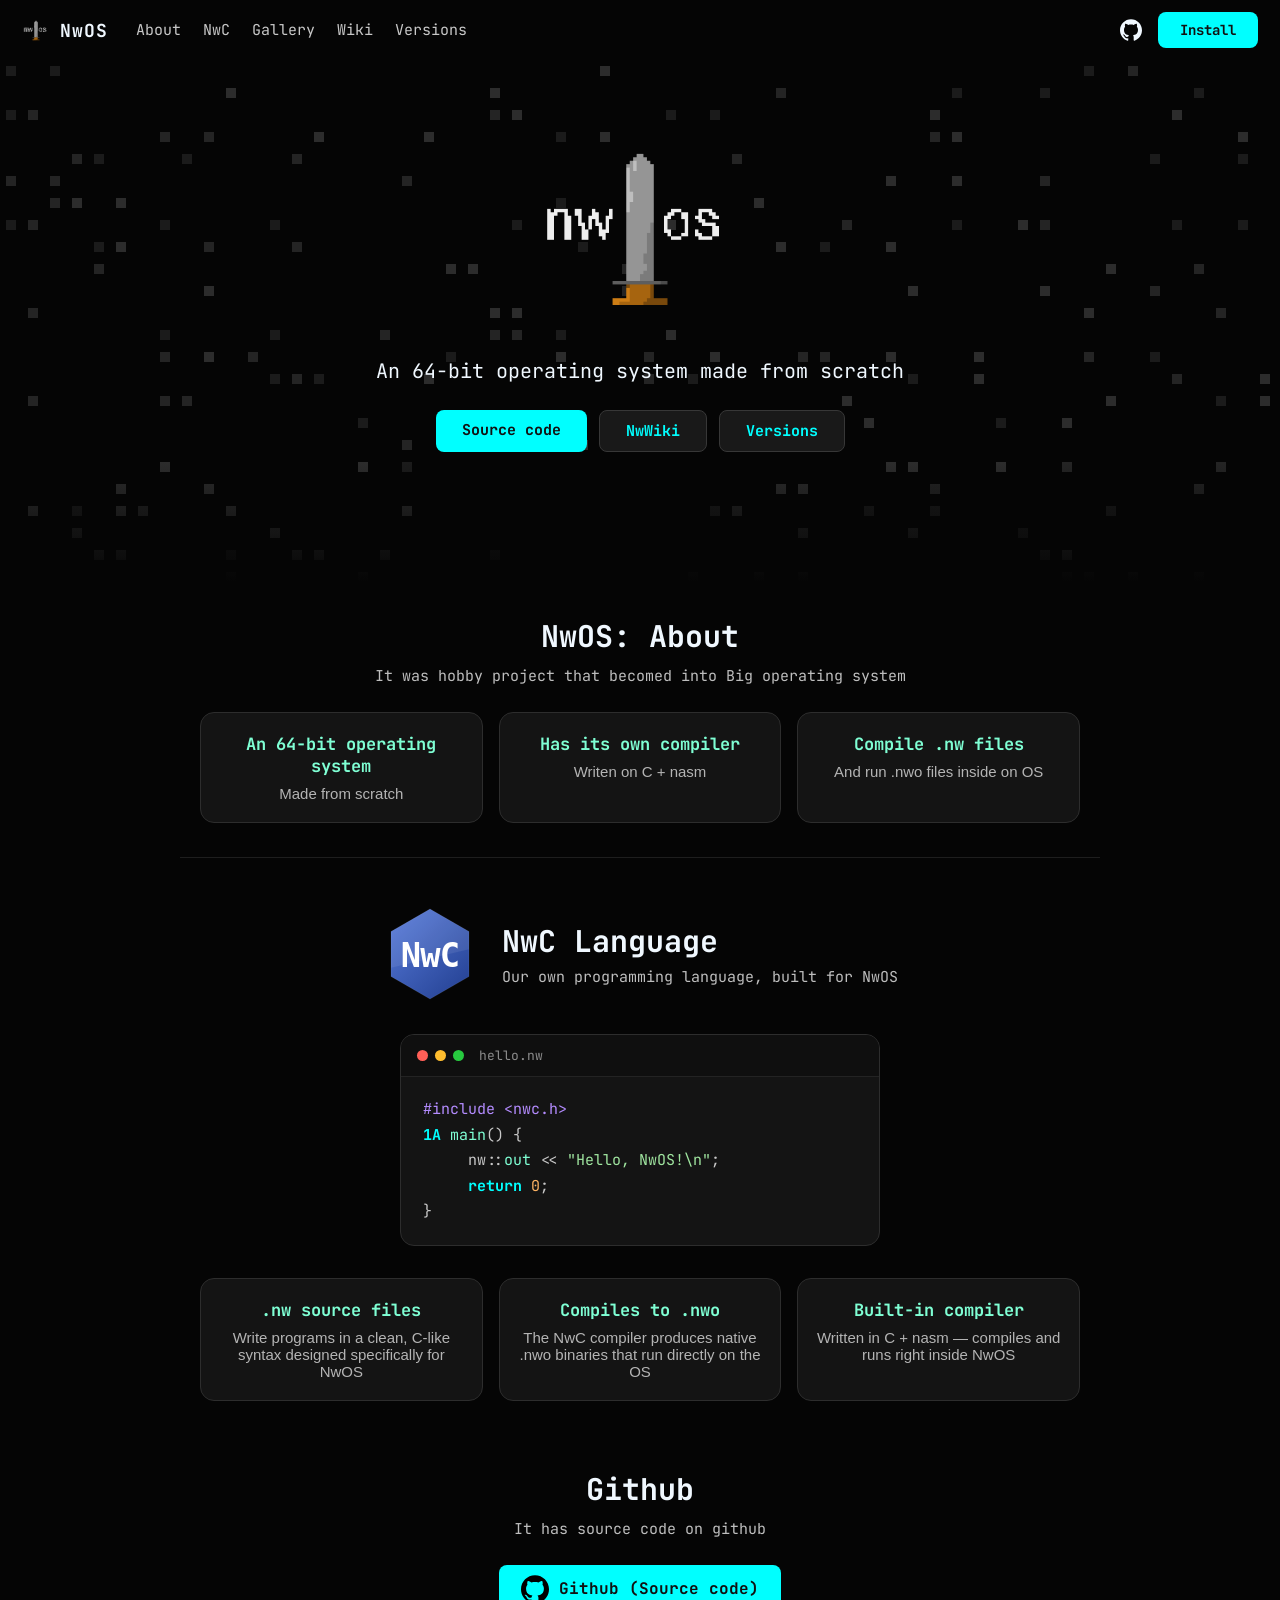
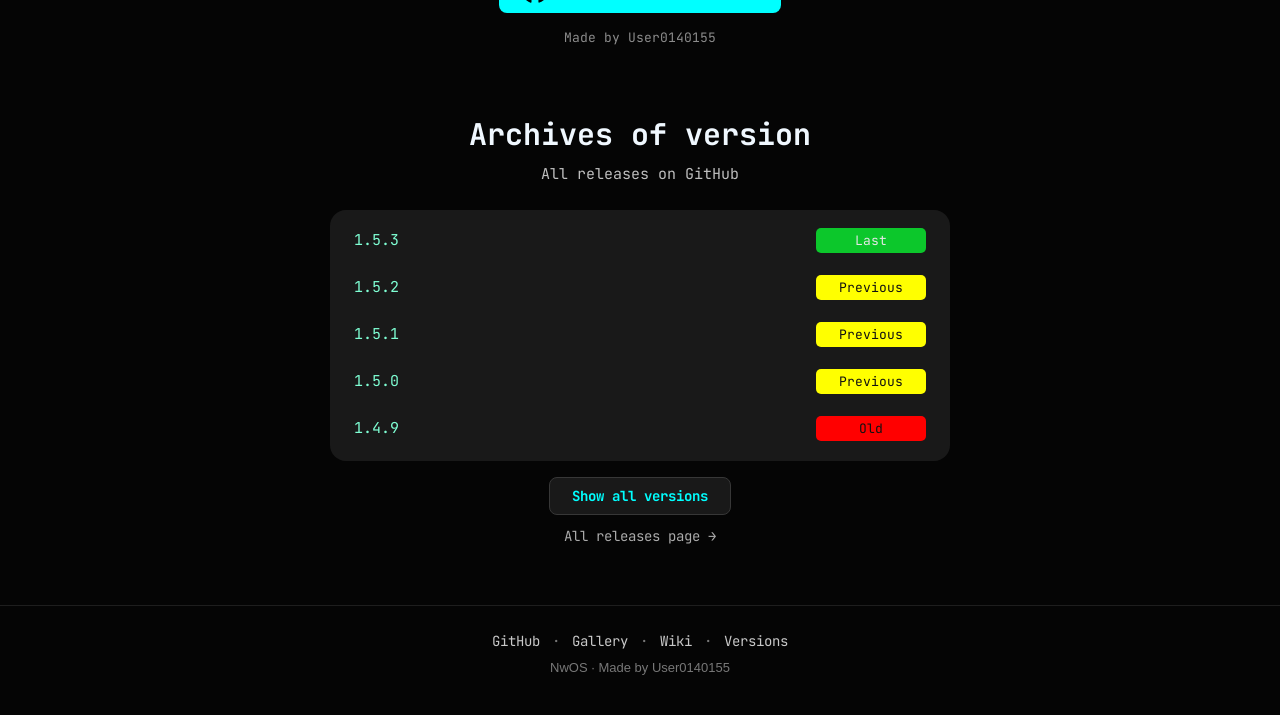
==== commit 7bd68fa7: "Added nw wiki to site, updated nwfetch and command mem" ====
--- a/docs/index.html
+++ b/docs/index.html
@@ -32,6 +32,7 @@
                 <a href="#about">About</a>
                 <a href="#nwc">NwC</a>
                 <a href="gallery.html">Gallery</a>
+                <a href="NwWiki/nwWiki.html">Wiki</a>
                 <a href="#versions">Versions</a>
             </nav>
         </div>
@@ -51,6 +52,7 @@
             <p class="hero-subtitle">An 64-bit operating system made from scratch</p>
             <div class="hero-actions">
                 <a href="https://github.com/User0140155/NwOS/" class="btn-hero">Source code</a>
+                <a href="NwWiki/nwWiki.html" class="btn-hero ghost">NwWiki</a>
                 <a href="#versions" class="btn-hero ghost">Versions</a>
             </div>
         </div>
@@ -167,6 +169,8 @@
             <span>&middot;</span>
             <a href="gallery.html">Gallery</a>
             <span>&middot;</span>
+            <a href="NwWiki/nwWiki.html">Wiki</a>
+            <span>&middot;</span>
             <a href="#versions">Versions</a>
         </div>
         <p>NwOS &middot; Made by User0140155</p>
@@ -174,4 +178,4 @@
     <script src="js/script.js"></script>
     <script src="js/versions.js"></script>
 </body>
-</html>
+</html>
